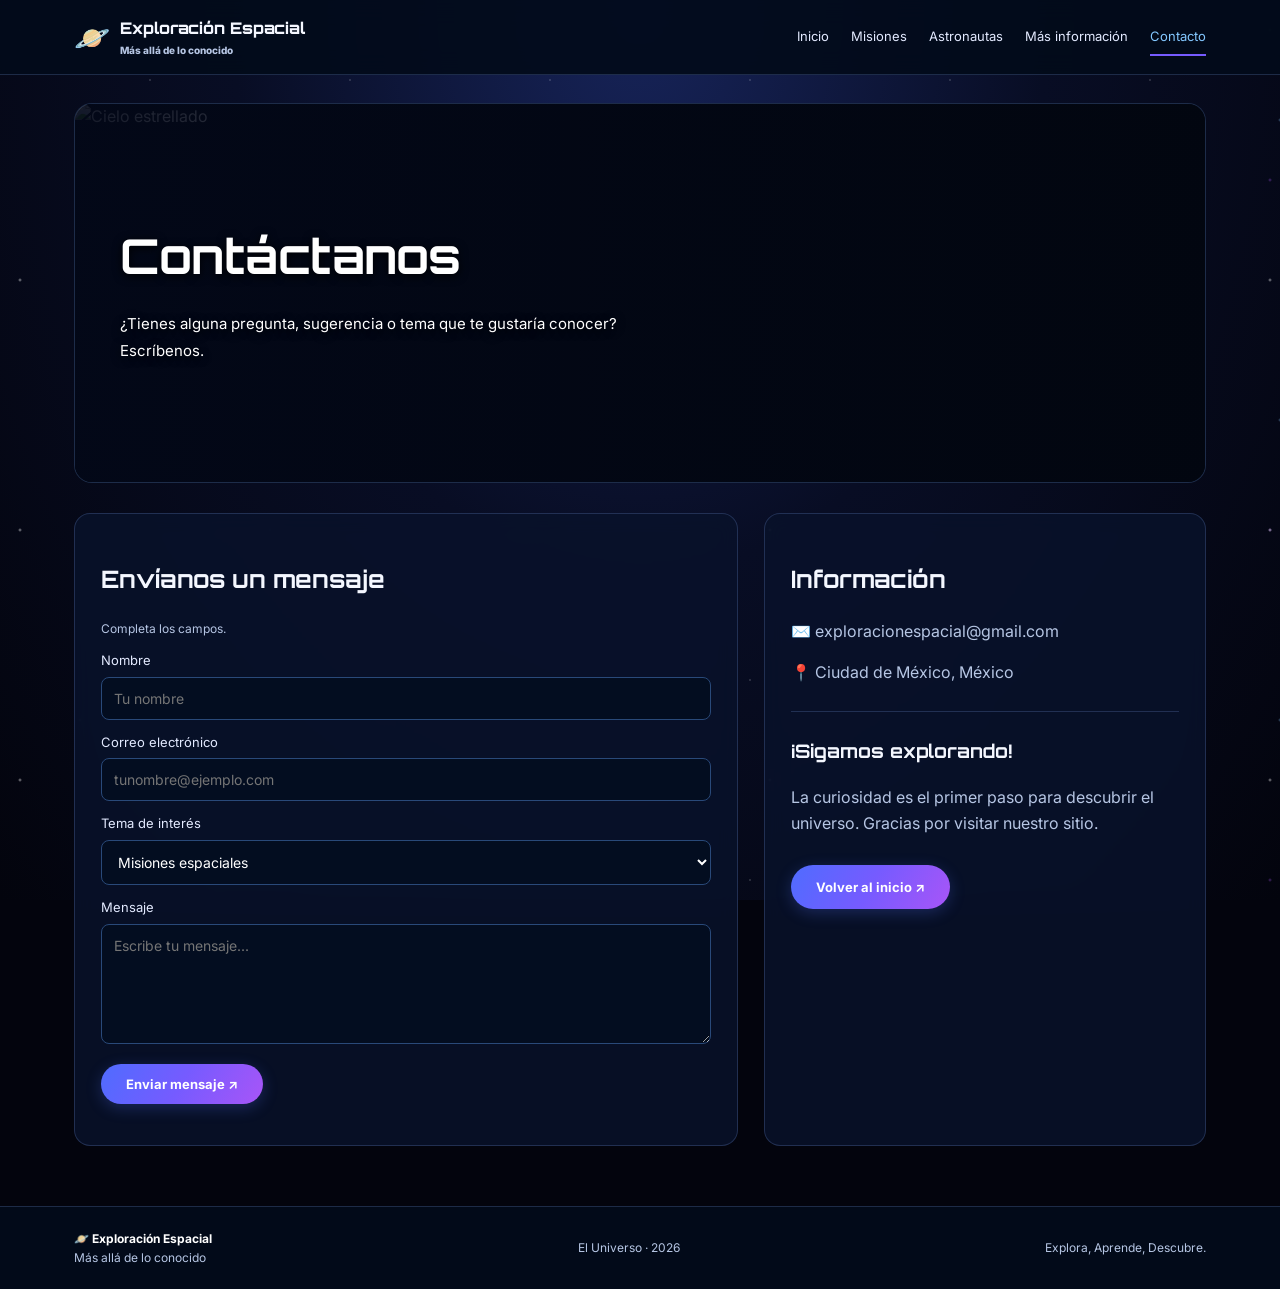
==== contacto.html @ 4f019d61 "Add files via upload" ====
<!DOCTYPE html>
<html lang="es">
<head>
    <meta charset="UTF-8">
    <meta name="viewport" content="width=device-width, initial-scale=1.0">
    <title>Contacto | Exploración Espacial</title>
    <link rel="stylesheet" href="estilos.css">
</head>
<body>
<header>
    <nav class="nav">
        <a class="brand" href="index.html">
            <span class="brand-mark">🪐</span>
            <span>Exploración Espacial<small>Más allá de lo conocido</small></span>
        </a>
        <div class="navlinks">
            <a href="index.html">Inicio</a>
            <a href="contenido.html">Misiones</a>
            <a href="astronautas.html">Astronautas</a>
            <a href="informacion.html">Más información</a>
            <a class="active" href="contacto.html">Contacto</a>
        </div>
    </nav>
</header>

<main>
    <section class="banner contact-banner">
        <img src="https://images.unsplash.com/photo-1519681393784-d120267933ba?auto=format&fit=crop&w=1600&q=85" alt="Cielo estrellado">
        <div class="banner-copy">
            <h1>Contáctanos</h1>
            <p>¿Tienes alguna pregunta, sugerencia o tema que te gustaría conocer? Escríbenos.</p>
        </div>
    </section>

    <section class="contact-layout">
        <form class="form-panel" onsubmit="event.preventDefault();document.getElementById('mensaje-confirmacion').textContent='¡Gracias!';">
            <h2>Envíanos un mensaje</h2>
            <p class="note">Completa los campos.</p>

            <label for="nombre">Nombre</label>
            <input id="nombre" name="nombre" type="text" placeholder="Tu nombre" required>

            <label for="correo">Correo electrónico</label>
            <input id="correo" name="correo" type="email" placeholder="tunombre@ejemplo.com" required>

            <label for="tema">Tema de interés</label>
            <select id="tema" name="tema">
                <option>Misiones espaciales</option>
                <option>Astronautas</option>
                <option>Planetas y galaxias</option>
                <option>Otro tema</option>
            </select>

            <label for="mensaje">Mensaje</label>
            <textarea id="mensaje" name="mensaje" placeholder="Escribe tu mensaje..." required></textarea>

            <button class="btn" type="submit">Enviar mensaje ↗</button>
            <p id="mensaje-confirmacion" class="note" aria-live="polite"></p>
        </form>

        <aside class="contact-info">
            <h2>Información</h2>
            <p>✉️ exploracionespacial@gmail.com</p>
            <p>📍 Ciudad de México, México</p>
            <hr>
            <h3>¡Sigamos explorando!</h3>
            <p>La curiosidad es el primer paso para descubrir el universo. Gracias por visitar nuestro sitio.</p>
            <a class="btn" href="index.html">Volver al inicio ↗</a>
        </aside>
    </section>
</main>

<footer>
    <div class="footer-inner">
        <div><span class="footer-brand">🪐 Exploración Espacial</span><br>Más allá de lo conocido</div>
        <span>El Universo · 2026</span>
        <span>Explora, Aprende, Descubre.</span>
    </div>
</footer>
</body>
</html>
---- estilos.css ----
@import url('https://fonts.googleapis.com/css2?family=Inter:wght@400;500;600;700;800&family=Orbitron:wght@400;500;600;700;800&display=swap');

/* ==============================
   COLORES Y ESTILOS GENERALES
============================== */

:root {
    --bg: #03040d;
    --panel: #091a36;
    --panel2: #101d45;
    --blue: #5574ff;
    --cyan: #83c7ff;
    --purple: #765bff;
    --violet: #a855f7;
    --text: #f4f7ff;
    --muted: #b6c6e4;
    --line: rgba(133, 177, 255, .2);
}

* {
    box-sizing: border-box;
}

html {
    scroll-behavior: smooth;
    scroll-padding-top: 100px;
}

body {
    margin: 0;
    font-family: 'Inter', Arial, sans-serif;
    color: var(--text);
    line-height: 1.6;
    background-color: var(--bg);
    background-image:
        radial-gradient(2px 2px at 20px 30px, #ffffff88, transparent),
        radial-gradient(2px 2px at 80px 120px, #83c7ff66, transparent),
        radial-gradient(1px 1px at 150px 80px, #ffffff77, transparent),
        radial-gradient(2px 2px at 220px 180px, #a855f766, transparent),
        radial-gradient(ellipse at top, #17245a 0%, #080d24 45%, #03040d 100%);
    background-size:
        250px 250px,
        300px 300px,
        200px 200px,
        350px 350px,
        cover;
    background-attachment: fixed;
}

a {
    color: inherit;
    text-decoration: none;
}

img {
    display: block;
    max-width: 100%;
}

h1,
h2,
h3,
.brand {
    font-family: 'Orbitron', sans-serif;
}

/* ==============================
   NAVEGACIÓN
============================== */

header {
    position: sticky;
    top: 0;
    z-index: 10;
    background: rgba(3, 11, 27, .92);
    backdrop-filter: blur(12px);
    border-bottom: 1px solid var(--line);
}

.nav {
    max-width: 1180px;
    margin: auto;
    padding: 14px 24px;
    display: flex;
    align-items: center;
    justify-content: space-between;
    gap: 20px;
}

.brand {
    display: flex;
    align-items: center;
    gap: 10px;
    font-weight: 800;
}

.brand-mark {
    color: var(--cyan);
    font-size: 29px;
}

.brand small {
    display: block;
    color: var(--muted);
    font-family: 'Inter', sans-serif;
    font-size: 10px;
}

.navlinks {
    display: flex;
    align-items: center;
    justify-content: center;
    flex-wrap: wrap;
    gap: 22px;
}

.navlinks a {
    color: #e3eaff;
    font-size: 13px;
    padding: 7px 0;
    border-bottom: 2px solid transparent;
    transition: .3s;
}

.navlinks a:hover,
.navlinks a.active {
    color: var(--cyan);
    border-color: var(--purple);
}

/* ==============================
   CONTENIDO PRINCIPAL
============================== */

main {
    max-width: 1180px;
    margin: auto;
    padding: 28px 24px 60px;
}

/* ==============================
   INICIO
============================== */

.hero {
    position: relative;
    min-height: 430px;
    margin: 25px auto;
    padding: 50px;
    display: flex;
    align-items: center;
    justify-content: flex-end;
    overflow: hidden;
    border-radius: 18px;
    background: #071526;
}

.hero img {
    position: absolute;
    inset: 0;
    z-index: 0;
    width: 100%;
    height: 100%;
    object-fit: cover;
    object-position: center;
}

.hero::after {
    content: "";
    position: absolute;
    inset: 0;
    z-index: 1;
    background: linear-gradient(
        90deg,
        transparent 0%,
        rgba(3, 8, 25, .2) 40%,
        rgba(3, 8, 25, .9) 100%
    );
}

.hero-copy {
    position: relative;
    z-index: 2;
    width: 48%;
    margin-left: auto;
    text-align: right;
}

.hero-copy h1 {
    color: white;
    font-size: 42px;
    margin: 0 0 15px;
}

.hero-copy p {
    color: #e2eaff;
}

/* ==============================
   BOTONES
============================== */

.btn,
button,
.boton,
input[type="submit"] {
    display: inline-flex;
    align-items: center;
    justify-content: center;
    gap: 8px;
    padding: 12px 25px;
    margin-top: 12px;
    border: none;
    border-radius: 25px;
    background: linear-gradient(120deg, #4f6cff, #765bff, #a855f7);
    color: white;
    font-family: 'Inter', sans-serif;
    font-size: 13px;
    font-weight: 700;
    cursor: pointer;
    box-shadow: 0 4px 15px rgba(85, 116, 255, .25);
    transition: .3s ease;
}

.btn:hover,
button:hover,
.boton:hover,
input[type="submit"]:hover {
    background: linear-gradient(90deg, #a855f7, #2196f3);
    transform: translateY(-2px) scale(1.03);
    box-shadow: 0 4px 15px rgba(118, 91, 255, .4);
}

/* ==============================
   TÍTULOS DE SECCIÓN
============================== */

.section-title {
    margin: 42px 0 18px;
}

.section-title h2 {
    margin: 0;
    font-size: 28px;
    color: white;
}

.section-title p {
    color: var(--muted);
}

/* ==============================
   TARJETAS
============================== */

.grid {
    display: grid;
    grid-template-columns: repeat(3, 1fr);
    gap: 18px;
}

.grid.four {
    grid-template-columns: repeat(4, 1fr);
}

.card {
    overflow: hidden;
    border: 1px solid var(--line);
    border-radius: 15px;
    background: rgba(9, 26, 54, .85);
    backdrop-filter: blur(10px);
    transition: .3s ease;
}

.card:hover {
    transform: translateY(-5px);
    border-color: var(--blue);
    box-shadow: 0 8px 25px rgba(85, 116, 255, .15);
}

.card img {
    width: 100%;
    height: 160px;
    object-fit: contain;
    background: #071329;
}

.card-body {
    padding: 18px;
}

.card-body h3 {
    font-size: 17px;
    color: white;
}

.card-body p {
    color: var(--muted);
    font-size: 13px;
}

.icon-card {
    display: flex;
    flex-direction: column;
    align-items: center;
    padding: 21px;
    text-align: center;
}

.icon-card img {
    width: 100%;
    height: 150px;
    margin: 14px 0;
    object-fit: contain;
    border: 1px solid var(--line);
    border-radius: 12px;
    background: #071329;
}

.icon-card .btn {
    margin-top: auto;
}

/* ==============================
   BANNERS GENERALES
============================== */

.banner {
    position: relative;
    min-height: 230px;
    margin-bottom: 30px;
    overflow: hidden;
    border: 1px solid var(--line);
    border-radius: 18px;
    background: #030b1b;
}

.banner img {
    position: absolute;
    inset: 0;
    width: 100%;
    height: 100%;
    object-fit: contain;
    filter: brightness(.65);
}

.banner-copy {
    position: relative;
    z-index: 2;
    max-width: 700px;
    padding: 40px;
    text-shadow: 0 2px 10px #000;
}

.banner h1 {
    margin: 10px 0;
    color: white;
    font-size: clamp(30px, 4vw, 48px);
}

.banner p {
    color: white;
}

/* ==============================
   BANNERS DE SECCIONES
============================== */

.missions-banner,
.astronaut-banner,
.information-banner,
.contact-banner {
    position: relative;
    min-height: 380px;
    height: auto;
    display: flex;
    align-items: center;
    justify-content: flex-start;
    overflow: hidden;
    border-radius: 18px;
    background-color: #030b1b;
}

.missions-banner img,
.astronaut-banner img,
.information-banner img,
.contact-banner img {
    position: absolute;
    inset: 0;
    width: 100%;
    height: 100%;
    object-fit: contain;
    object-position: center;
    filter: brightness(.55);
    background-color: #030b1b;
}

.missions-banner::after,
.astronaut-banner::after,
.information-banner::after,
.contact-banner::after {
    content: "";
    position: absolute;
    inset: 0;
    z-index: 1;
    background: linear-gradient(
        90deg,
        rgba(3, 8, 25, .85) 0%,
        rgba(3, 8, 25, .45) 50%,
        rgba(3, 8, 25, .10) 100%
    );
}

.missions-banner .banner-copy,
.astronaut-banner .banner-copy,
.information-banner .banner-copy,
.contact-banner .banner-copy {
    position: relative;
    z-index: 2;
    width: 60%;
    max-width: 650px;
    padding: 45px;
    text-shadow: 0 2px 10px #000;
}

.missions-banner .banner-copy h1,
.astronaut-banner .banner-copy h1,
.information-banner .banner-copy h1,
.contact-banner .banner-copy h1 {
    margin: 10px 0;
    color: white;
    font-size: clamp(32px, 4vw, 48px);
    background: none;
    -webkit-text-fill-color: white;
}

.missions-banner .banner-copy p,
.astronaut-banner .banner-copy p,
.information-banner .banner-copy p,
.contact-banner .banner-copy p {
    color: white;
    font-size: 15px;
    line-height: 1.8;
}

.missions-banner .eyebrow {
    color: var(--cyan);
    letter-spacing: 3px;
    font-size: 12px;
    font-weight: 700;
}

/* ==============================
   SECCIÓN DE ASTRONAUTAS
============================== */

.astronaut-section {
    margin-top: 30px;
    padding: 26px;
    border: 1px solid var(--line);
    border-radius: 18px;
    background: rgba(9, 18, 43, .8);
    backdrop-filter: blur(10px);
}

.astronaut-section h2 {
    margin-top: 0;
    font-size: 28px;
}

.astronaut-section > p {
    max-width: 900px;
    color: var(--muted);
}

.astronaut-grid {
    display: grid;
    grid-template-columns: repeat(3, 1fr);
    gap: 16px;
    margin-top: 20px;
}

.astronaut-card {
    padding: 18px;
    border: 1px solid var(--line);
    border-radius: 13px;
    background: rgba(13, 37, 73, .65);
}

.astronaut-card h3 {
    font-size: 16px;
}

.astronaut-card p {
    color: var(--muted);
    font-size: 13px;
}

/* ==============================
   PREGUNTAS FRECUENTES
============================== */

.columns {
    display: grid;
    grid-template-columns: 1fr 1fr;
    gap: 28px;
}

.faq details {
    margin-bottom: 10px;
    padding: 14px 17px;
    border: 1px solid var(--line);
    border-radius: 10px;
    background: rgba(9, 18, 43, .8);
    backdrop-filter: blur(8px);
    scroll-margin-top: 110px;
}

.faq summary {
    font-size: 14px;
    font-weight: 700;
    cursor: pointer;
}

.faq details p {
    margin-bottom: 0;
    color: var(--muted);
    font-size: 13px;
    line-height: 1.75;
}

.faq details a {
    color: var(--cyan);
    text-decoration: underline;
}

/* ==============================
   GALERÍA
============================== */

.gallery {
    display: grid;
    grid-template-columns: repeat(3, 1fr);
    gap: 18px;
}

.gallery figure {
    margin: 0;
    padding: 10px;
    overflow: hidden;
    border: 1px solid var(--line);
    border-radius: 14px;
    background: rgba(9, 18, 43, .85);
    transition: .3s ease;
}

.gallery figure:hover {
    transform: translateY(-4px);
    border-color: var(--blue);
}

.gallery img {
    width: 100%;
    height: 200px;
    object-fit: cover;
    border-radius: 10px;
    background: #071329;
}

.gallery figcaption {
    padding: 12px 5px 5px;
    color: var(--muted);
    font-size: 13px;
    line-height: 1.6;
}

/* ==============================
   CONTACTO
============================== */

.contact-layout {
    display: grid;
    grid-template-columns: 1.2fr .8fr;
    gap: 26px;
}

.form-panel,
.contact-info {
    padding: 26px;
    border: 1px solid var(--line);
    border-radius: 16px;
    background: rgba(9, 18, 43, .85);
    backdrop-filter: blur(10px);
}

label {
    display: block;
    margin: 12px 0 6px;
    color: #e3eaff;
    font-size: 13px;
}

input,
textarea,
select {
    width: 100%;
    padding: 12px;
    border: 1px solid #294979;
    border-radius: 8px;
    outline: none;
    background: #030d20;
    color: white;
    font-family: 'Inter', sans-serif;
    font-size: 14px;
}

textarea {
    min-height: 120px;
    resize: vertical;
}

input:focus,
textarea:focus,
select:focus {
    border-color: var(--blue);
    outline: 2px solid rgba(85, 116, 255, .35);
}

.contact-info p {
    color: var(--muted);
}

.contact-info hr {
    margin: 25px 0;
    border: 0;
    border-top: 1px solid var(--line);
}

.note {
    margin-top: 15px;
    color: var(--muted);
    font-size: 12px;
}

/* ==============================
   PIE DE PÁGINA
============================== */

footer {
    border-top: 1px solid var(--line);
    background: rgba(3, 11, 27, .92);
}

.footer-inner {
    max-width: 1180px;
    margin: auto;
    padding: 22px 24px;
    display: flex;
    align-items: center;
    justify-content: space-between;
    gap: 15px;
    color: var(--muted);
    font-size: 12px;
}

.footer-brand {
    color: white;
    font-weight: 700;
}

/* ==============================
   TÍTULOS CON DEGRADADO
============================== */

header h1,
main h1 {
    background: linear-gradient(90deg, #2196f3, #765bff, #a855f7);
    -webkit-background-clip: text;
    background-clip: text;
    -webkit-text-fill-color: transparent;
    color: transparent;
    font-weight: bold;
}

/* Los títulos dentro de los banners permanecen blancos */
.hero-copy h1,
.banner h1,
.missions-banner h1,
.astronaut-banner h1,
.information-banner h1,
.contact-banner h1 {
    background: none;
    color: white;
    -webkit-text-fill-color: white;
}

/* ==============================
   TABLETAS
============================== */

@media (max-width: 800px) {
    .nav {
        align-items: flex-start;
        flex-direction: column;
    }

    .navlinks {
        gap: 14px;
    }

    .hero {
        min-height: 400px;
        padding: 20px;
    }

    .hero-copy {
        width: 100%;
        padding: 28px;
        border-radius: 12px;
        background: rgba(3, 8, 25, .65);
        text-align: center;
    }

    .hero img {
        height: 100%;
        min-height: 220px;
        max-height: 300px;
    }

    .grid,
    .grid.four {
        grid-template-columns: repeat(2, 1fr);
    }

    .columns,
    .contact-layout {
        grid-template-columns: 1fr;
    }

    .banner-copy {
        padding: 28px;
    }

    .astronaut-grid {
        grid-template-columns: repeat(2, 1fr);
    }

    .gallery {
        grid-template-columns: repeat(2, 1fr);
    }
}

/* ==============================
   BANNERS EN TABLETAS
============================== */

@media (max-width: 768px) {
    .missions-banner,
    .astronaut-banner,
    .information-banner,
    .contact-banner {
        min-height: 320px;
    }

    .missions-banner .banner-copy,
    .astronaut-banner .banner-copy,
    .information-banner .banner-copy,
    .contact-banner .banner-copy {
        width: 85%;
        padding: 25px;
    }

    .missions-banner .banner-copy h1,
    .astronaut-banner .banner-copy h1,
    .information-banner .banner-copy h1,
    .contact-banner .banner-copy h1 {
        font-size: 32px;
    }

    .missions-banner .banner-copy p,
    .astronaut-banner .banner-copy p,
    .information-banner .banner-copy p,
    .contact-banner .banner-copy p {
        font-size: 13px;
    }
}

/* ==============================
   CELULARES
============================== */

@media (max-width: 520px) {
    main {
        padding: 18px 14px 40px;
    }

    .nav {
        padding: 12px 15px;
    }

    .navlinks {
        width: 100%;
        gap: 10px;
        row-gap: 6px;
    }

    .navlinks a {
        padding: 6px;
        font-size: 12px;
    }

    .grid,
    .grid.four,
    .astronaut-grid,
    .gallery {
        grid-template-columns: 1fr;
    }

    .hero {
        min-height: 280px;
    }

    .hero-copy {
        padding: 20px;
    }

    .hero-copy h1 {
        font-size: clamp(27px, 8vw, 34px);
    }

    .hero img {
        height: 100%;
        min-height: 220px;
    }

    .icon-card img {
        height: 180px;
    }

    .astronaut-section {
        padding: 18px;
    }

    .footer-inner {
        align-items: flex-start;
        flex-direction: column;
    }

    .gallery img {
        height: 210px;
    }

    .banner {
        min-height: 200px;
    }

    .banner img {
        opacity: .7;
    }

    .section-title h2 {
        font-size: 24px;
    }

    .missions-banner,
    .astronaut-banner,
    .information-banner,
    .contact-banner {
        min-height: 280px;
    }

    .missions-banner .banner-copy,
    .astronaut-banner .banner-copy,
    .information-banner .banner-copy,
    .contact-banner .banner-copy {
        width: 100%;
        padding: 20px;
    }

    .missions-banner .banner-copy h1,
    .astronaut-banner .banner-copy h1,
    .information-banner .banner-copy h1,
    .contact-banner .banner-copy h1 {
        font-size: 28px;
    }
}
/* MARQUESINA EN LAS PREGUNTAS FRECUENTES */

.faq summary {
    overflow: hidden;
    white-space: nowrap;
    position: relative;
}

.faq summary:hover {
    color: #83c7ff;
    animation: movimiento-pregunta 2.5s ease-in-out infinite alternate;
}

@keyframes movimiento-pregunta {
    from {
        transform: translateX(0);
    }

    to {
        transform: translateX(12px);
    }
}

.faq details[open] summary {
    color: #83c7ff;
    animation: brillo-pregunta 1.5s ease-in-out infinite alternate;
}

@keyframes brillo-pregunta {
    from {
        text-shadow: 0 0 3px #5574ff;
    }

    to {
        text-shadow: 0 0 12px #83c7ff, 0 0 20px #765bff;
    }
}

.faq details {
    transition: transform .4s ease, box-shadow .4s ease;
}

.faq details:hover {
    transform: translateX(6px);
    box-shadow: 0 0 18px rgba(118, 91, 255, .3);
}

@media (max-width: 520px) {
    .faq summary {
        white-space: normal;
    }
}
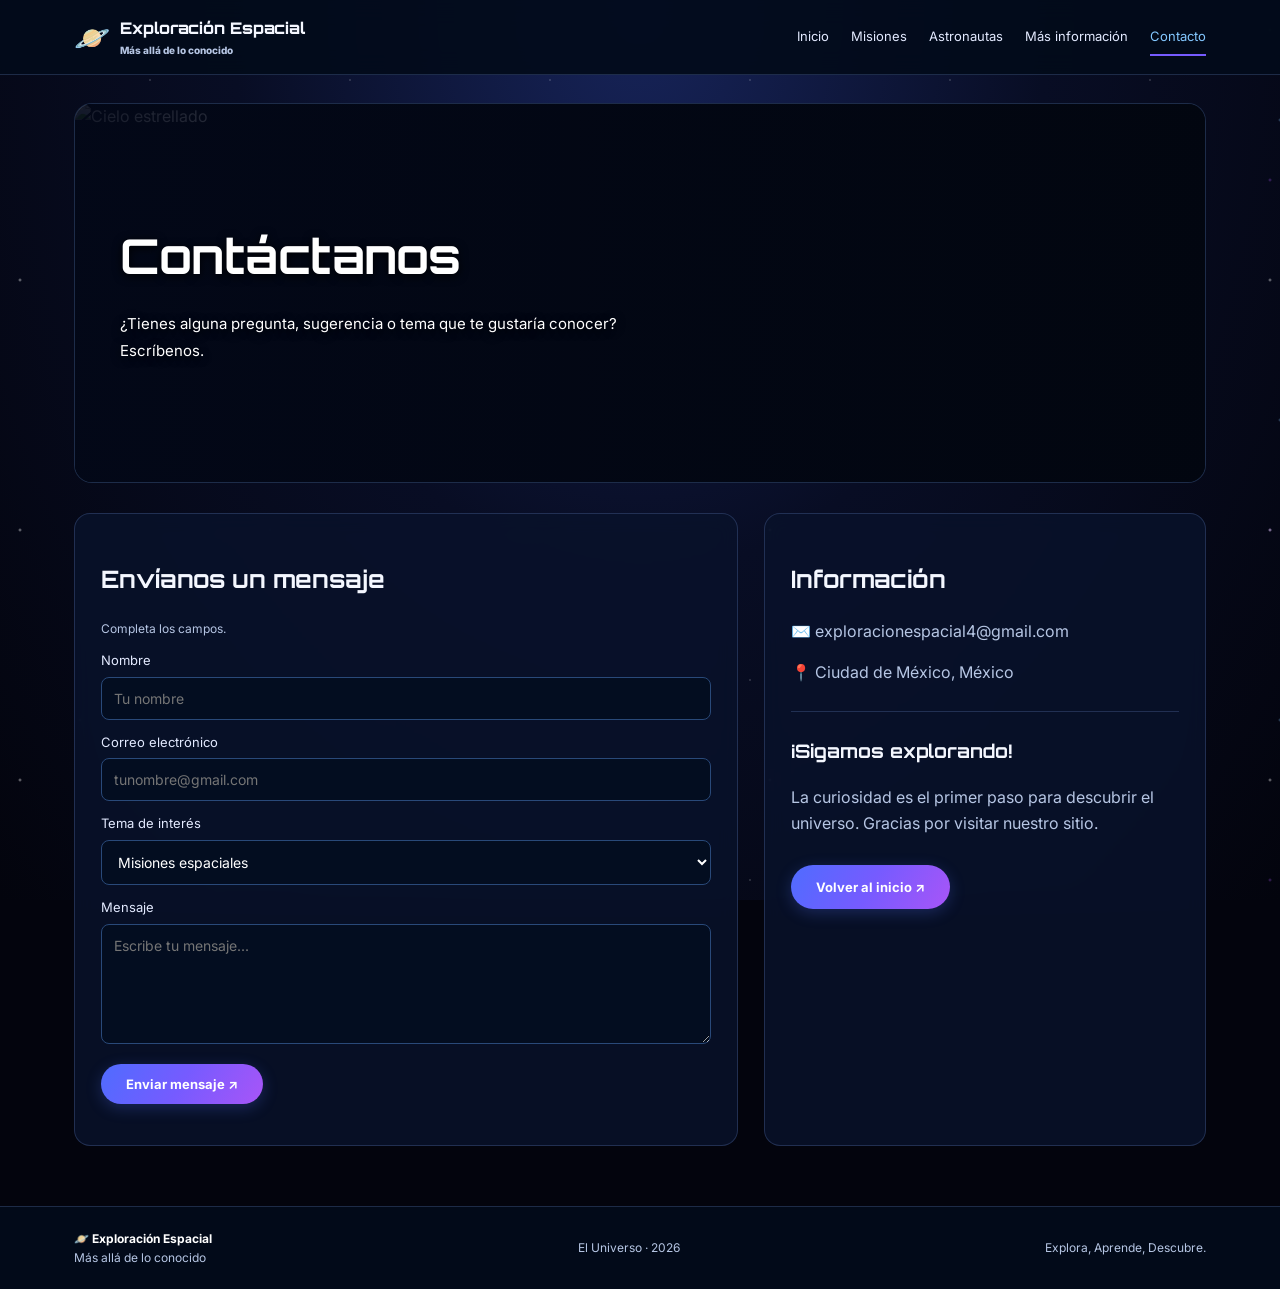
==== commit 3222f2b6: "contacto.html" ====
--- a/contacto.html
+++ b/contacto.html
@@ -6,13 +6,16 @@
     <title>Contacto | Exploración Espacial</title>
     <link rel="stylesheet" href="estilos.css">
 </head>
+
 <body>
+
 <header>
     <nav class="nav">
         <a class="brand" href="index.html">
             <span class="brand-mark">🪐</span>
             <span>Exploración Espacial<small>Más allá de lo conocido</small></span>
         </a>
+
         <div class="navlinks">
             <a href="index.html">Inicio</a>
             <a href="contenido.html">Misiones</a>
@@ -24,8 +27,10 @@
 </header>
 
 <main>
+
     <section class="banner contact-banner">
         <img src="https://images.unsplash.com/photo-1519681393784-d120267933ba?auto=format&fit=crop&w=1600&q=85" alt="Cielo estrellado">
+
         <div class="banner-copy">
             <h1>Contáctanos</h1>
             <p>¿Tienes alguna pregunta, sugerencia o tema que te gustaría conocer? Escríbenos.</p>
@@ -33,49 +38,144 @@
     </section>
 
     <section class="contact-layout">
-        <form class="form-panel" onsubmit="event.preventDefault();document.getElementById('mensaje-confirmacion').textContent='¡Gracias!';">
+
+        <form class="form-panel" id="formulario-contacto"
+              action="https://formspree.io/f/xeaayapj"
+              method="POST">
+
             <h2>Envíanos un mensaje</h2>
             <p class="note">Completa los campos.</p>
 
+            <input type="hidden" name="_subject" value="Nuevo mensaje desde Exploración Espacial">
+
             <label for="nombre">Nombre</label>
-            <input id="nombre" name="nombre" type="text" placeholder="Tu nombre" required>
+            <input
+                id="nombre"
+                name="nombre"
+                type="text"
+                placeholder="Tu nombre"
+                required
+            >
 
             <label for="correo">Correo electrónico</label>
-            <input id="correo" name="correo" type="email" placeholder="tunombre@ejemplo.com" required>
+            <input
+                id="correo"
+                name="email"
+                type="email"
+                placeholder="tunombre@gmail.com"
+                required
+            >
 
             <label for="tema">Tema de interés</label>
-            <select id="tema" name="tema">
-                <option>Misiones espaciales</option>
-                <option>Astronautas</option>
-                <option>Planetas y galaxias</option>
-                <option>Otro tema</option>
+            <select id="tema" name="tema" required>
+                <option value="Misiones espaciales">Misiones espaciales</option>
+                <option value="Astronautas">Astronautas</option>
+                <option value="Planetas y galaxias">Planetas y galaxias</option>
+                <option value="Otro tema">Otro tema</option>
             </select>
 
             <label for="mensaje">Mensaje</label>
-            <textarea id="mensaje" name="mensaje" placeholder="Escribe tu mensaje..." required></textarea>
+            <textarea
+                id="mensaje"
+                name="mensaje"
+                placeholder="Escribe tu mensaje..."
+                required
+            ></textarea>
 
-            <button class="btn" type="submit">Enviar mensaje ↗</button>
+            <button class="btn" type="submit" id="boton-enviar">
+                Enviar mensaje ↗
+            </button>
+
             <p id="mensaje-confirmacion" class="note" aria-live="polite"></p>
+
         </form>
 
         <aside class="contact-info">
+
             <h2>Información</h2>
-            <p>✉️ exploracionespacial@gmail.com</p>
+
+            <p>✉️ exploracionespacial4@gmail.com</p>
             <p>📍 Ciudad de México, México</p>
+
             <hr>
+
             <h3>¡Sigamos explorando!</h3>
-            <p>La curiosidad es el primer paso para descubrir el universo. Gracias por visitar nuestro sitio.</p>
+
+            <p>
+                La curiosidad es el primer paso para descubrir el universo.
+                Gracias por visitar nuestro sitio.
+            </p>
+
             <a class="btn" href="index.html">Volver al inicio ↗</a>
+
         </aside>
+
     </section>
+
 </main>
 
 <footer>
     <div class="footer-inner">
-        <div><span class="footer-brand">🪐 Exploración Espacial</span><br>Más allá de lo conocido</div>
+        <div>
+            <span class="footer-brand">🪐 Exploración Espacial</span>
+            <br>
+            Más allá de lo conocido
+        </div>
+
         <span>El Universo · 2026</span>
         <span>Explora, Aprende, Descubre.</span>
     </div>
 </footer>
+
+<script>
+const formulario = document.getElementById("formulario-contacto");
+const confirmacion = document.getElementById("mensaje-confirmacion");
+const boton = document.getElementById("boton-enviar");
+
+formulario.addEventListener("submit", async function(event) {
+
+    event.preventDefault();
+
+    boton.disabled = true;
+    boton.textContent = "Enviando...";
+    confirmacion.textContent = "";
+
+    try {
+
+        const respuesta = await fetch(formulario.action, {
+            method: "POST",
+            body: new FormData(formulario),
+            headers: {
+                "Accept": "application/json"
+            }
+        });
+
+        if (respuesta.ok) {
+
+            confirmacion.textContent =
+                "¡Mensaje enviado correctamente! Gracias por contactarnos. 🪐";
+
+            formulario.reset();
+
+        } else {
+
+            confirmacion.textContent =
+                "No se pudo enviar el mensaje. Verifica tu formulario e inténtalo nuevamente.";
+
+        }
+
+    } catch (error) {
+
+        confirmacion.textContent =
+            "Ocurrió un error de conexión. Inténtalo más tarde.";
+
+    }
+
+    boton.disabled = false;
+    boton.textContent = "Enviar mensaje ↗";
+
+});
+</script>
+
 </body>
-</html>+</html>
